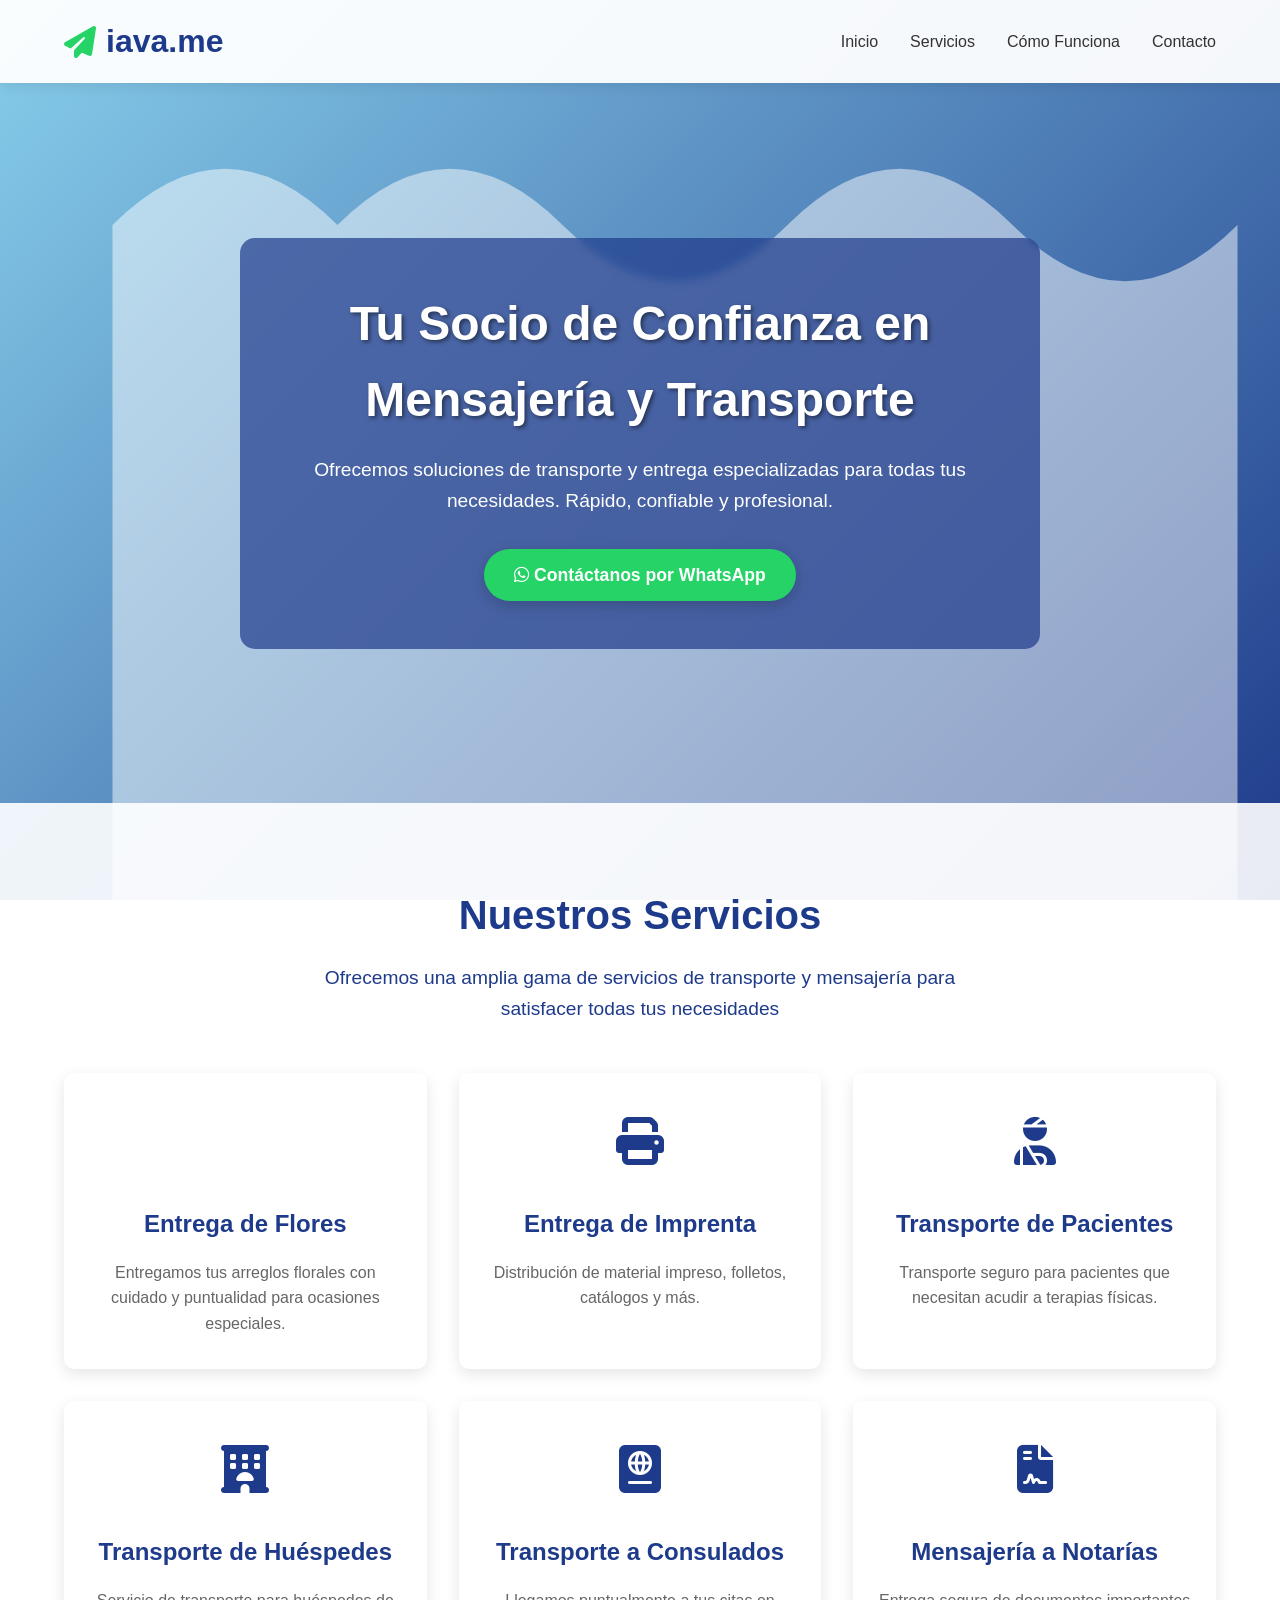
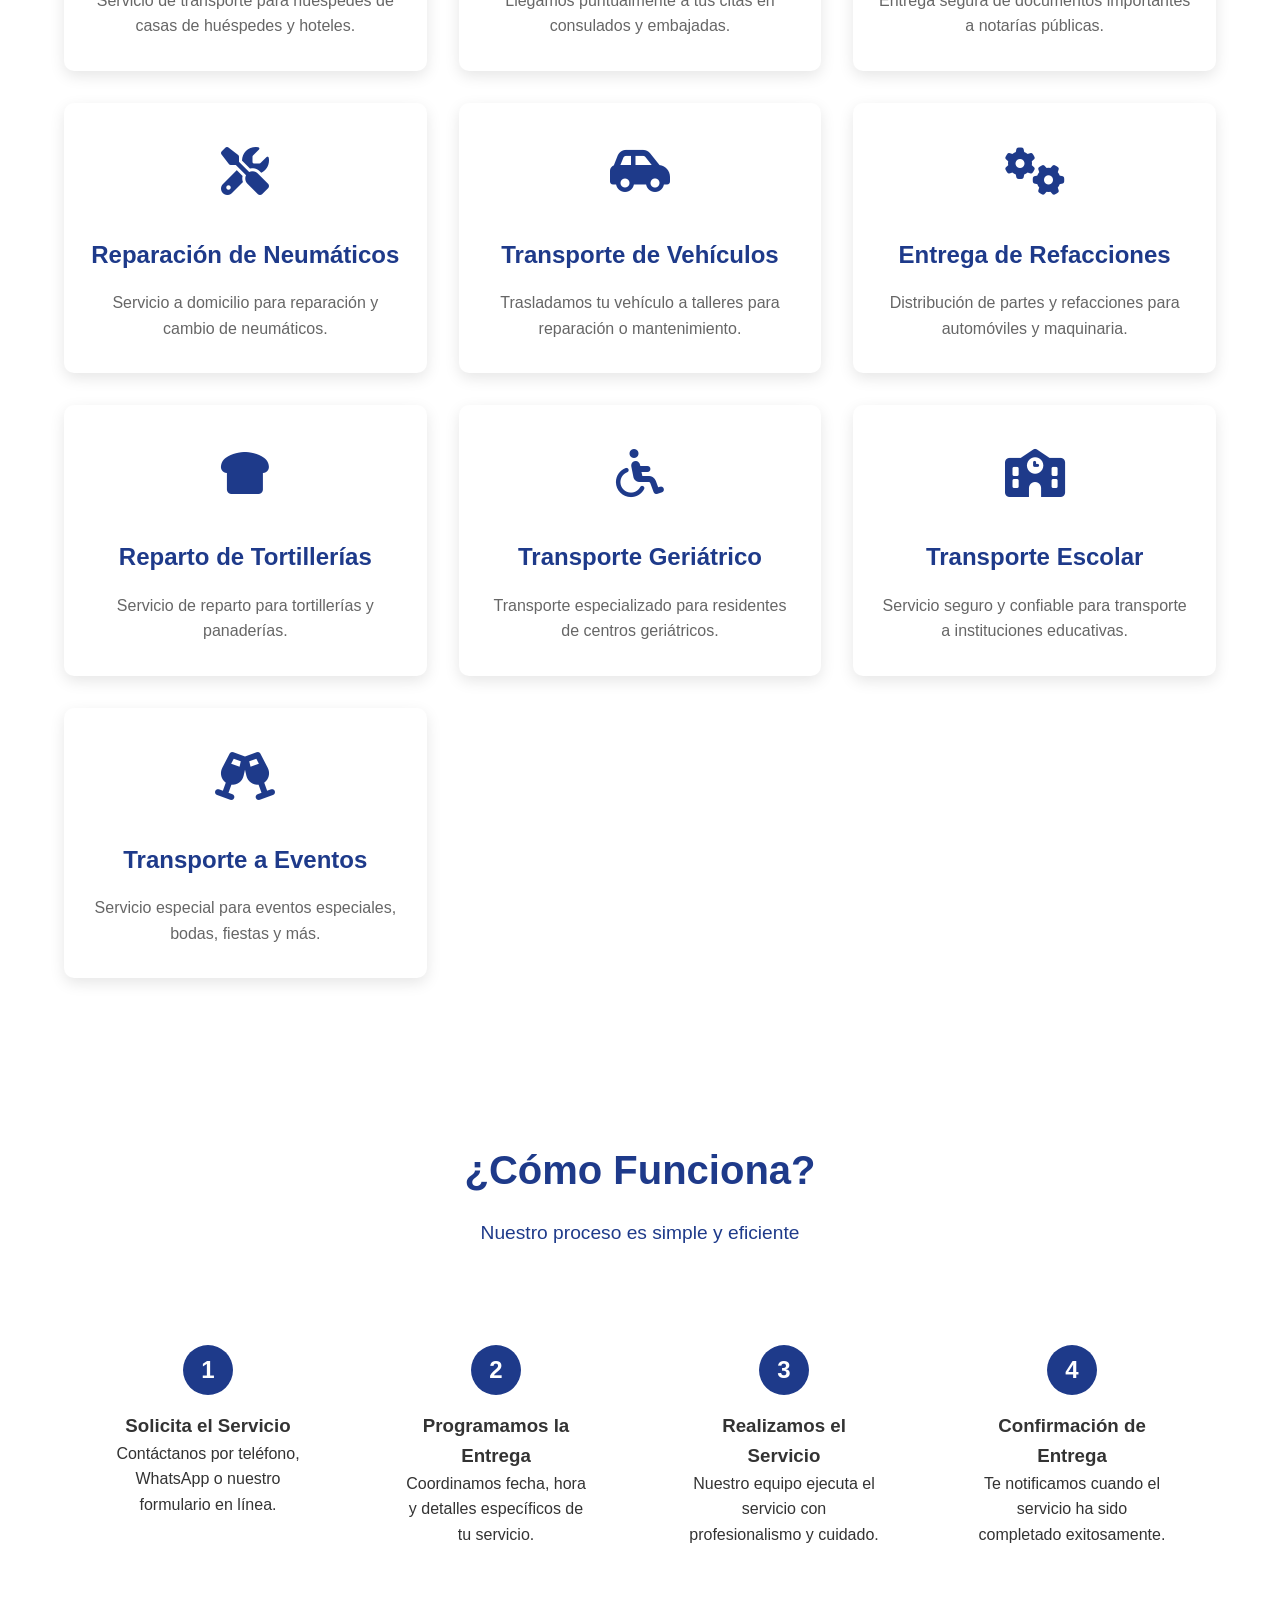
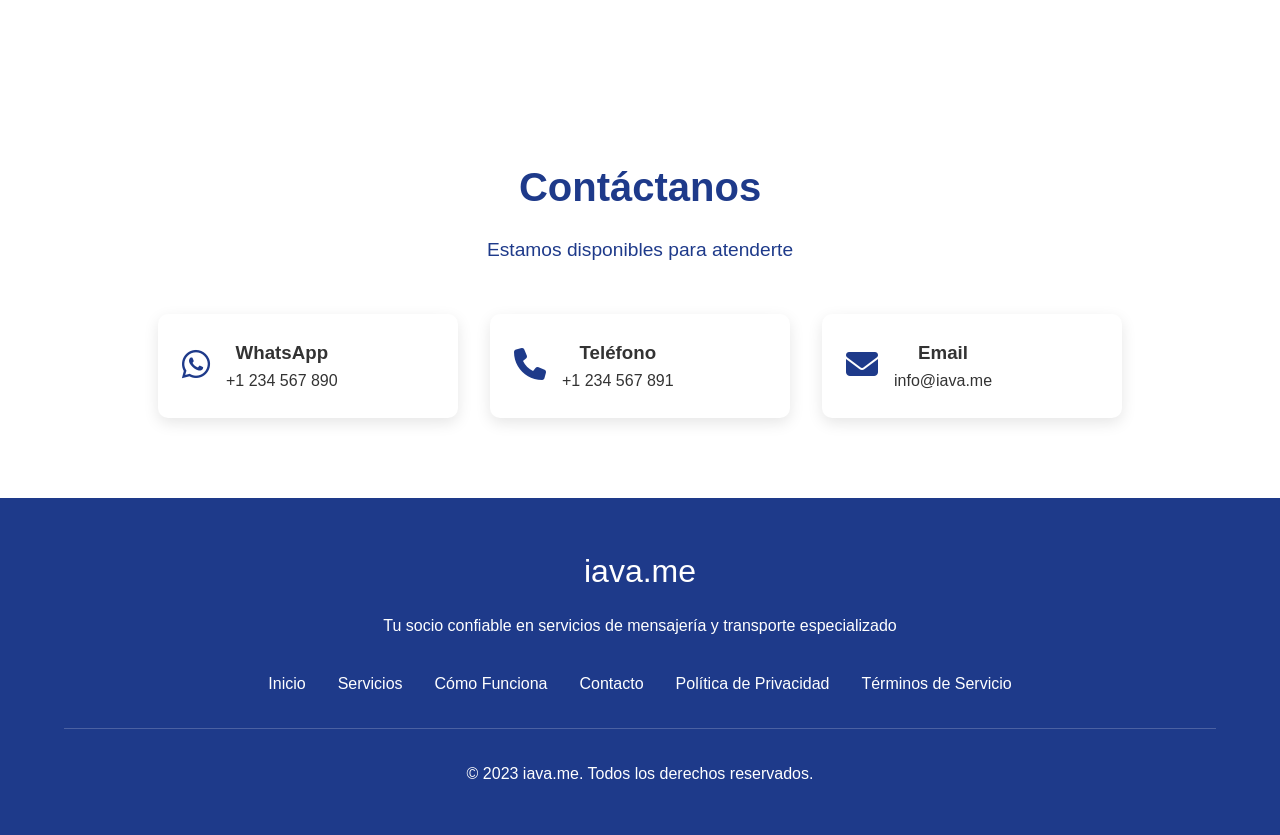
==== index.html @ 87839142 "se agrego archivo basico de html Se agrego archivo basico de html" ====
<!DOCTYPE html>
<html lang="es">
<head>
    <meta charset="UTF-8">
    <meta name="viewport" content="width=device-width, initial-scale=1.0">
    <title>iava.me - Servicios de Mensajería y Transporte Especializado</title>
    <link rel="stylesheet" href="https://cdnjs.cloudflare.com/ajax/libs/font-awesome/6.4.0/css/all.min.css">
    <style>
        /* Variables CSS */
        :root {
            --sky-blue: #87CEEB;
            --deep-blue: #1E3A8A;
            --cloud-white: #FFFFFF;
            --text-primary: #333333;
            --accent-green: #25D366;
            --accent-yellow: #FFD700;
            --accent-red: #FF6B6B;
        }

        /* Reset y estilos base */
        * {
            margin: 0;
            padding: 0;
            box-sizing: border-box;
            font-family: 'Segoe UI', Tahoma, Geneva, Verdana, sans-serif;
        }

        body {
            color: var(--text-primary);
            line-height: 1.6;
            overflow-x: hidden;
        }

        /* Fondo animado */
        .background-container {
            position: fixed;
            top: 0;
            left: 0;
            width: 100%;
            height: 100vh;
            z-index: -1;
            overflow: hidden;
        }

        .sky-gradient {
            position: absolute;
            width: 100%;
            height: 100%;
            background: linear-gradient(135deg, var(--sky-blue) 0%, var(--deep-blue) 100%);
            animation: skyShift 20s ease-in-out infinite alternate;
        }

        .clouds-layer {
            position: absolute;
            width: 200%;
            height: 100%;
            background-image: url('data:image/svg+xml;utf8,<svg xmlns="http://www.w3.org/2000/svg" viewBox="0 0 1200 800" opacity="0.7"><path fill="white" d="M300,200 Q400,100 500,200 T700,200 Q800,100 900,200 T1100,200 L1100,800 L100,800 L100,200 Q200,100 300,200 Z"/></svg>');
            background-size: contain;
            opacity: 0.7;
            animation: cloudMove 60s linear infinite;
        }

        .motion-elements::before {
            content: "✈";
            position: absolute;
            font-size: 120px;
            top: 20%;
            left: -200px;
            opacity: 0.3;
            animation: planeFly 25s linear infinite;
        }

        .motion-elements::after {
            content: "🚗";
            position: absolute;
            font-size: 80px;
            bottom: 30%;
            right: -150px;
            opacity: 0.2;
            animation: carDrive 30s linear infinite;
        }

        /* Animaciones */
        @keyframes skyShift {
            0% { background-position: 0% 50%; }
            100% { background-position: 100% 50%; }
        }

        @keyframes cloudMove {
            0% { transform: translateX(0); }
            100% { transform: translateX(-50%); }
        }

        @keyframes planeFly {
            0% { transform: translateX(0) translateY(0) rotate(0deg); }
            50% { transform: translateX(100vw) translateY(-20px) rotate(5deg); }
            100% { transform: translateX(200vw) translateY(0) rotate(0deg); }
        }

        @keyframes carDrive {
            0% { transform: translateX(0) translateY(0); }
            100% { transform: translateX(-200vw) translateY(-20px); }
        }

        /* Header y navegación */
        header {
            background: rgba(255, 255, 255, 0.95);
            box-shadow: 0 2px 15px rgba(0, 0, 0, 0.1);
            position: sticky;
            top: 0;
            z-index: 1000;
        }

        .navbar {
            display: flex;
            justify-content: space-between;
            align-items: center;
            padding: 1rem 5%;
            max-width: 1400px;
            margin: 0 auto;
        }

        .logo {
            font-size: 2rem;
            font-weight: 700;
            color: var(--deep-blue);
            display: flex;
            align-items: center;
        }

        .logo i {
            margin-right: 10px;
            color: var(--accent-green);
        }

        .nav-menu {
            display: flex;
            list-style: none;
        }

        .nav-menu li {
            margin-left: 2rem;
        }

        .nav-menu a {
            text-decoration: none;
            color: var(--text-primary);
            font-weight: 500;
            transition: color 0.3s;
        }

        .nav-menu a:hover {
            color: var(--deep-blue);
        }

        .menu-toggle {
            display: none;
            font-size: 1.5rem;
            cursor: pointer;
        }

        /* Hero Section */
        .hero {
            height: 80vh;
            display: flex;
            align-items: center;
            justify-content: center;
            text-align: center;
            color: white;
            padding: 0 5%;
            position: relative;
        }

        .hero-content {
            max-width: 800px;
            background: rgba(30, 58, 138, 0.7);
            padding: 3rem;
            border-radius: 15px;
            backdrop-filter: blur(5px);
        }

        .hero h1 {
            font-size: 3rem;
            margin-bottom: 1rem;
            text-shadow: 2px 2px 4px rgba(0, 0, 0, 0.5);
        }

        .hero p {
            font-size: 1.2rem;
            margin-bottom: 2rem;
        }

        .cta-button {
            display: inline-block;
            background: var(--accent-green);
            color: white;
            padding: 12px 30px;
            border-radius: 50px;
            text-decoration: none;
            font-weight: 600;
            font-size: 1.1rem;
            transition: all 0.3s;
            box-shadow: 0 4px 15px rgba(0, 0, 0, 0.2);
        }

        .cta-button:hover {
            background: #1da851;
            transform: translateY(-3px);
            box-shadow: 0 6px 20px rgba(0, 0, 0, 0.3);
        }

        /* Sección de servicios */
        .services {
            padding: 5rem 5%;
            background: rgba(255, 255, 255, 0.9);
        }

        .section-title {
            text-align: center;
            margin-bottom: 3rem;
            color: var(--deep-blue);
        }

        .section-title h2 {
            font-size: 2.5rem;
            margin-bottom: 1rem;
        }

        .section-title p {
            font-size: 1.2rem;
            max-width: 700px;
            margin: 0 auto;
        }

        .services-grid {
            display: grid;
            grid-template-columns: repeat(auto-fit, minmax(300px, 1fr));
            gap: 2rem;
            max-width: 1400px;
            margin: 0 auto;
        }

        .service-card {
            background: white;
            border-radius: 10px;
            overflow: hidden;
            box-shadow: 0 5px 15px rgba(0, 0, 0, 0.1);
            transition: transform 0.3s, box-shadow 0.3s;
            text-align: center;
            padding: 2rem 1.5rem;
        }

        .service-card:hover {
            transform: translateY(-10px);
            box-shadow: 0 15px 30px rgba(0, 0, 0, 0.15);
        }

        .service-icon {
            font-size: 3rem;
            margin-bottom: 1.5rem;
            color: var(--deep-blue);
        }

        .service-card h3 {
            font-size: 1.5rem;
            margin-bottom: 1rem;
            color: var(--deep-blue);
        }

        .service-card p {
            color: #666;
        }

        /* Sección de cómo funciona */
        .how-it-works {
            padding: 5rem 5%;
            background: rgba(255, 255, 255, 0.95);
            text-align: center;
        }

        .steps {
            display: flex;
            justify-content: space-around;
            flex-wrap: wrap;
            max-width: 1200px;
            margin: 3rem auto 0;
        }

        .step {
            flex: 1;
            min-width: 250px;
            margin: 1rem;
            padding: 2rem;
        }

        .step-number {
            display: inline-block;
            width: 50px;
            height: 50px;
            background: var(--deep-blue);
            color: white;
            border-radius: 50%;
            line-height: 50px;
            font-size: 1.5rem;
            font-weight: bold;
            margin-bottom: 1rem;
        }

        /* Sección de contacto */
        .contact {
            padding: 5rem 5%;
            background: rgba(255, 255, 255, 0.9);
            text-align: center;
        }

        .contact-info {
            display: flex;
            justify-content: center;
            flex-wrap: wrap;
            gap: 2rem;
            margin-top: 2rem;
        }

        .contact-item {
            display: flex;
            align-items: center;
            background: white;
            padding: 1.5rem;
            border-radius: 10px;
            box-shadow: 0 5px 15px rgba(0, 0, 0, 0.1);
            min-width: 300px;
        }

        .contact-icon {
            font-size: 2rem;
            margin-right: 1rem;
            color: var(--deep-blue);
        }

        /* Footer */
        footer {
            background: var(--deep-blue);
            color: white;
            padding: 3rem 5%;
            text-align: center;
        }

        .footer-content {
            max-width: 1400px;
            margin: 0 auto;
        }

        .footer-logo {
            font-size: 2rem;
            margin-bottom: 1rem;
        }

        .footer-links {
            display: flex;
            justify-content: center;
            flex-wrap: wrap;
            margin: 2rem 0;
        }

        .footer-links a {
            color: white;
            margin: 0 1rem;
            text-decoration: none;
        }

        .footer-links a:hover {
            text-decoration: underline;
        }

        .copyright {
            margin-top: 2rem;
            padding-top: 2rem;
            border-top: 1px solid rgba(255, 255, 255, 0.2);
        }

        /* Responsive */
        @media (max-width: 768px) {
            .menu-toggle {
                display: block;
            }

            .nav-menu {
                position: fixed;
                top: 70px;
                left: -100%;
                background: white;
                width: 100%;
                flex-direction: column;
                text-align: center;
                transition: 0.3s;
                box-shadow: 0 10px 15px rgba(0, 0, 0, 0.1);
                padding: 2rem 0;
            }

            .nav-menu.active {
                left: 0;
            }

            .nav-menu li {
                margin: 1rem 0;
            }

            .hero h1 {
                font-size: 2rem;
            }

            .hero p {
                font-size: 1rem;
            }

            .motion-elements::before,
            .motion-elements::after {
                display: none;
            }

            .clouds-layer {
                animation-duration: 120s;
            }
        }
    </style>
</head>
<body>
    <!-- Fondo animado -->
    <div class="background-container">
        <div class="sky-gradient"></div>
        <div class="clouds-layer"></div>
        <div class="motion-elements"></div>
    </div>

    <!-- Header -->
    <header>
        <nav class="navbar">
            <div class="logo">
                <i class="fas fa-paper-plane"></i>
                iava.me
            </div>
            <div class="menu-toggle" id="menuToggle">
                <i class="fas fa-bars"></i>
            </div>
            <ul class="nav-menu" id="navMenu">
                <li><a href="#inicio">Inicio</a></li>
                <li><a href="#servicios">Servicios</a></li>
                <li><a href="#como-funciona">Cómo Funciona</a></li>
                <li><a href="#contacto">Contacto</a></li>
            </ul>
        </nav>
    </header>

    <!-- Hero Section -->
    <section class="hero" id="inicio">
        <div class="hero-content">
            <h1>Tu Socio de Confianza en Mensajería y Transporte</h1>
            <p>Ofrecemos soluciones de transporte y entrega especializadas para todas tus necesidades. Rápido, confiable y profesional.</p>
            <a href="https://wa.me/1234567890?text=Hola,%20me%20interesan%20sus%20servicios" class="cta-button" target="_blank">
                <i class="fab fa-whatsapp"></i> Contáctanos por WhatsApp
            </a>
        </div>
    </section>

    <!-- Servicios -->
    <section class="services" id="servicios">
        <div class="section-title">
            <h2>Nuestros Servicios</h2>
            <p>Ofrecemos una amplia gama de servicios de transporte y mensajería para satisfacer todas tus necesidades</p>
        </div>
        <div class="services-grid">
            <!-- Servicios listados -->
            <div class="service-card">
                <div class="service-icon">
                    <i class="fas fa-flower"></i>
                </div>
                <h3>Entrega de Flores</h3>
                <p>Entregamos tus arreglos florales con cuidado y puntualidad para ocasiones especiales.</p>
            </div>
            
            <div class="service-card">
                <div class="service-icon">
                    <i class="fas fa-print"></i>
                </div>
                <h3>Entrega de Imprenta</h3>
                <p>Distribución de material impreso, folletos, catálogos y más.</p>
            </div>
            
            <div class="service-card">
                <div class="service-icon">
                    <i class="fas fa-user-injured"></i>
                </div>
                <h3>Transporte de Pacientes</h3>
                <p>Transporte seguro para pacientes que necesitan acudir a terapias físicas.</p>
            </div>
            
            <div class="service-card">
                <div class="service-icon">
                    <i class="fas fa-hotel"></i>
                </div>
                <h3>Transporte de Huéspedes</h3>
                <p>Servicio de transporte para huéspedes de casas de huéspedes y hoteles.</p>
            </div>
            
            <div class="service-card">
                <div class="service-icon">
                    <i class="fas fa-passport"></i>
                </div>
                <h3>Transporte a Consulados</h3>
                <p>Llegamos puntualmente a tus citas en consulados y embajadas.</p>
            </div>
            
            <div class="service-card">
                <div class="service-icon">
                    <i class="fas fa-file-contract"></i>
                </div>
                <h3>Mensajería a Notarías</h3>
                <p>Entrega segura de documentos importantes a notarías públicas.</p>
            </div>
            
            <div class="service-card">
                <div class="service-icon">
                    <i class="fas fa-tools"></i>
                </div>
                <h3>Reparación de Neumáticos</h3>
                <p>Servicio a domicilio para reparación y cambio de neumáticos.</p>
            </div>
            
            <div class="service-card">
                <div class="service-icon">
                    <i class="fas fa-car-side"></i>
                </div>
                <h3>Transporte de Vehículos</h3>
                <p>Trasladamos tu vehículo a talleres para reparación o mantenimiento.</p>
            </div>
            
            <div class="service-card">
                <div class="service-icon">
                    <i class="fas fa-cogs"></i>
                </div>
                <h3>Entrega de Refacciones</h3>
                <p>Distribución de partes y refacciones para automóviles y maquinaria.</p>
            </div>
            
            <div class="service-card">
                <div class="service-icon">
                    <i class="fas fa-bread-slice"></i>
                </div>
                <h3>Reparto de Tortillerías</h3>
                <p>Servicio de reparto para tortillerías y panaderías.</p>
            </div>
            
            <div class="service-card">
                <div class="service-icon">
                    <i class="fas fa-wheelchair"></i>
                </div>
                <h3>Transporte Geriátrico</h3>
                <p>Transporte especializado para residentes de centros geriátricos.</p>
            </div>
            
            <div class="service-card">
                <div class="service-icon">
                    <i class="fas fa-school"></i>
                </div>
                <h3>Transporte Escolar</h3>
                <p>Servicio seguro y confiable para transporte a instituciones educativas.</p>
            </div>
            
            <div class="service-card">
                <div class="service-icon">
                    <i class="fas fa-glass-cheers"></i>
                </div>
                <h3>Transporte a Eventos</h3>
                <p>Servicio especial para eventos especiales, bodas, fiestas y más.</p>
            </div>
        </div>
    </section>

    <!-- Cómo funciona -->
    <section class="how-it-works" id="como-funciona">
        <div class="section-title">
            <h2>¿Cómo Funciona?</h2>
            <p>Nuestro proceso es simple y eficiente</p>
        </div>
        <div class="steps">
            <div class="step">
                <div class="step-number">1</div>
                <h3>Solicita el Servicio</h3>
                <p>Contáctanos por teléfono, WhatsApp o nuestro formulario en línea.</p>
            </div>
            <div class="step">
                <div class="step-number">2</div>
                <h3>Programamos la Entrega</h3>
                <p>Coordinamos fecha, hora y detalles específicos de tu servicio.</p>
            </div>
            <div class="step">
                <div class="step-number">3</div>
                <h3>Realizamos el Servicio</h3>
                <p>Nuestro equipo ejecuta el servicio con profesionalismo y cuidado.</p>
            </div>
            <div class="step">
                <div class="step-number">4</div>
                <h3>Confirmación de Entrega</h3>
                <p>Te notificamos cuando el servicio ha sido completado exitosamente.</p>
            </div>
        </div>
    </section>

    <!-- Contacto -->
    <section class="contact" id="contacto">
        <div class="section-title">
            <h2>Contáctanos</h2>
            <p>Estamos disponibles para atenderte</p>
        </div>
        <div class="contact-info">
            <div class="contact-item">
                <div class="contact-icon">
                    <i class="fab fa-whatsapp"></i>
                </div>
                <div>
                    <h3>WhatsApp</h3>
                    <p>+1 234 567 890</p>
                </div>
            </div>
            <div class="contact-item">
                <div class="contact-icon">
                    <i class="fas fa-phone"></i>
                </div>
                <div>
                    <h3>Teléfono</h3>
                    <p>+1 234 567 891</p>
                </div>
            </div>
            <div class="contact-item">
                <div class="contact-icon">
                    <i class="fas fa-envelope"></i>
                </div>
                <div>
                    <h3>Email</h3>
                    <p>info@iava.me</p>
                </div>
            </div>
        </div>
    </section>

    <!-- Footer -->
    <footer>
        <div class="footer-content">
            <div class="footer-logo">iava.me</div>
            <p>Tu socio confiable en servicios de mensajería y transporte especializado</p>
            <div class="footer-links">
                <a href="#inicio">Inicio</a>
                <a href="#servicios">Servicios</a>
                <a href="#como-funciona">Cómo Funciona</a>
                <a href="#contacto">Contacto</a>
                <a href="#">Política de Privacidad</a>
                <a href="#">Términos de Servicio</a>
            </div>
            <div class="copyright">
                <p>&copy; 2023 iava.me. Todos los derechos reservados.</p>
            </div>
        </div>
    </footer>

    <script>
        // Menú móvil
        document.getElementById('menuToggle').addEventListener('click', function() {
            document.getElementById('navMenu').classList.toggle('active');
        });

        // Cerrar menú al hacer clic en un enlace
        document.querySelectorAll('.nav-menu a').forEach(link => {
            link.addEventListener('click', () => {
                document.getElementById('navMenu').classList.remove('active');
            });
        });

        // Animación de scroll suave
        document.querySelectorAll('a[href^="#"]').forEach(anchor => {
            anchor.addEventListener('click', function (e) {
                e.preventDefault();
                
                const targetId = this.getAttribute('href');
                if(targetId === '#') return;
                
                const targetElement = document.querySelector(targetId);
                if(targetElement) {
                    window.scrollTo({
                        top: targetElement.offsetTop - 80,
                        behavior: 'smooth'
                    });
                }
            });
        });
    </script>
</body>
</html>
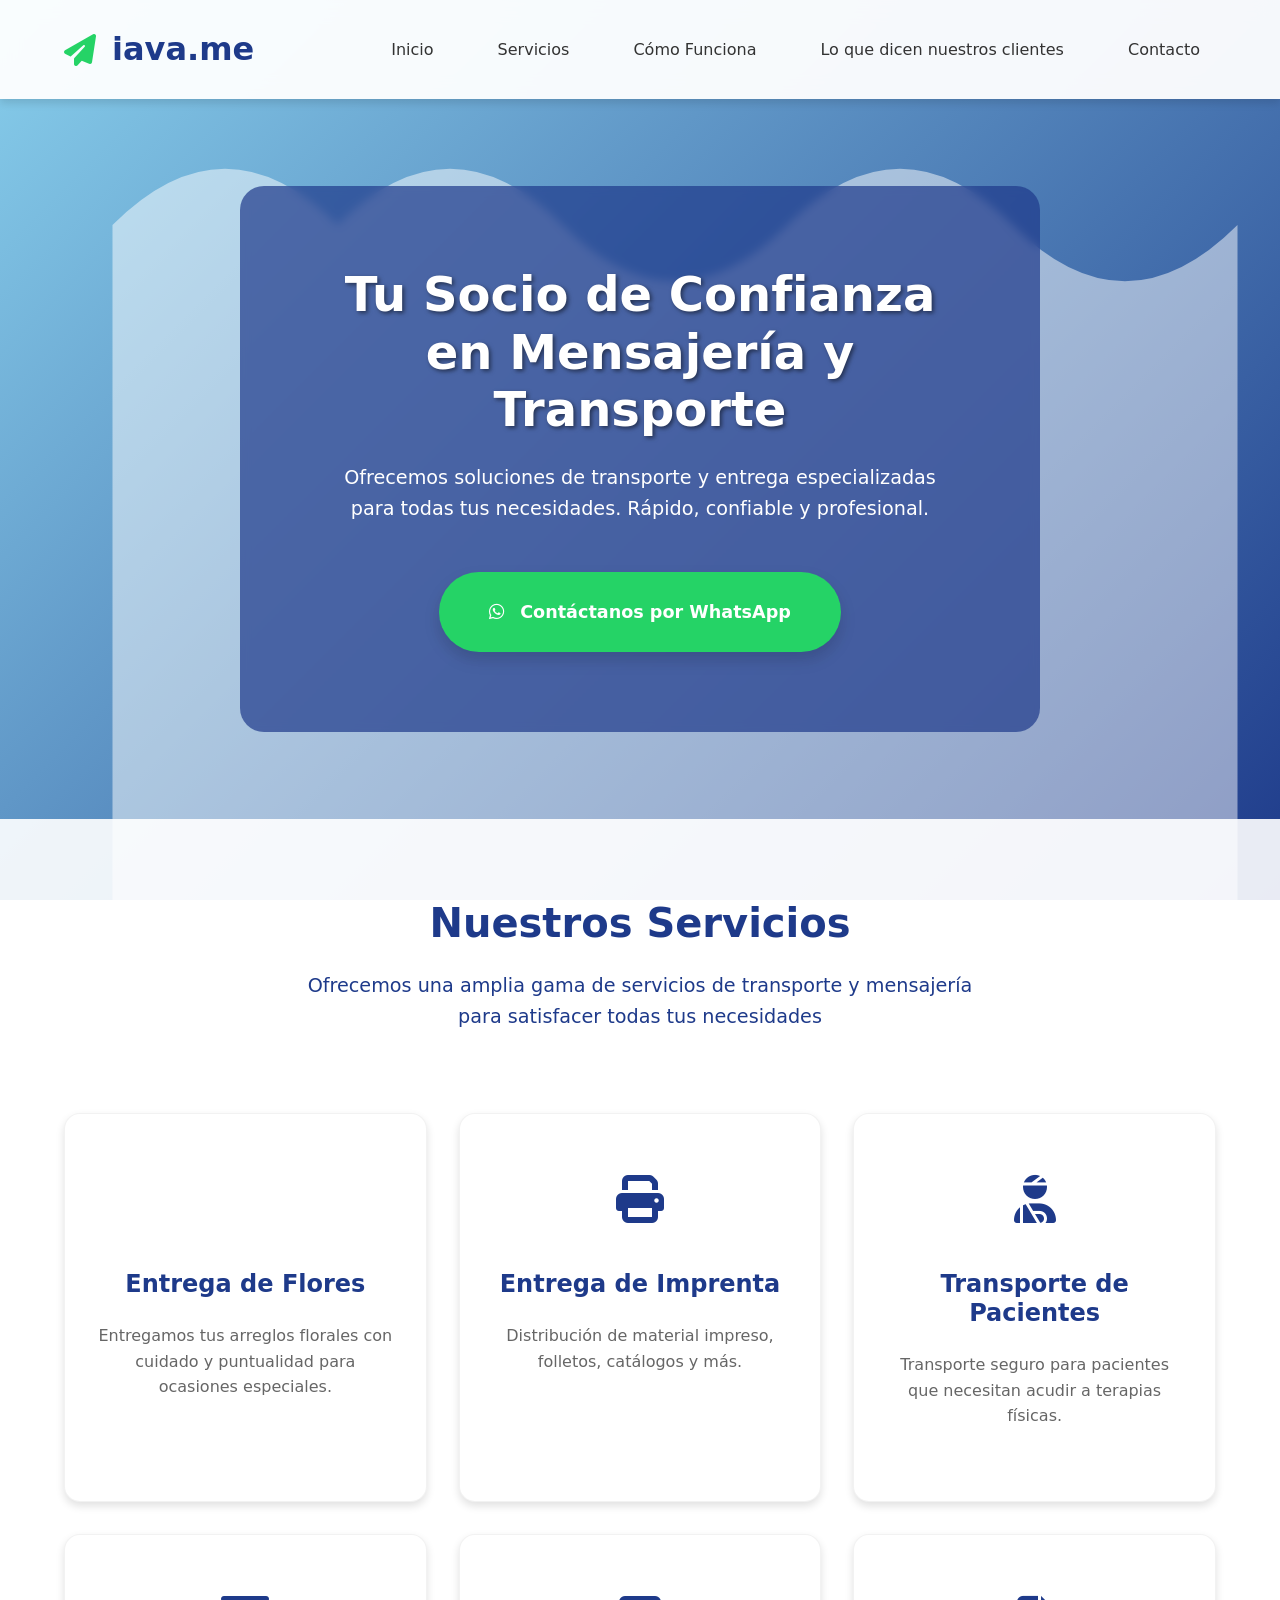
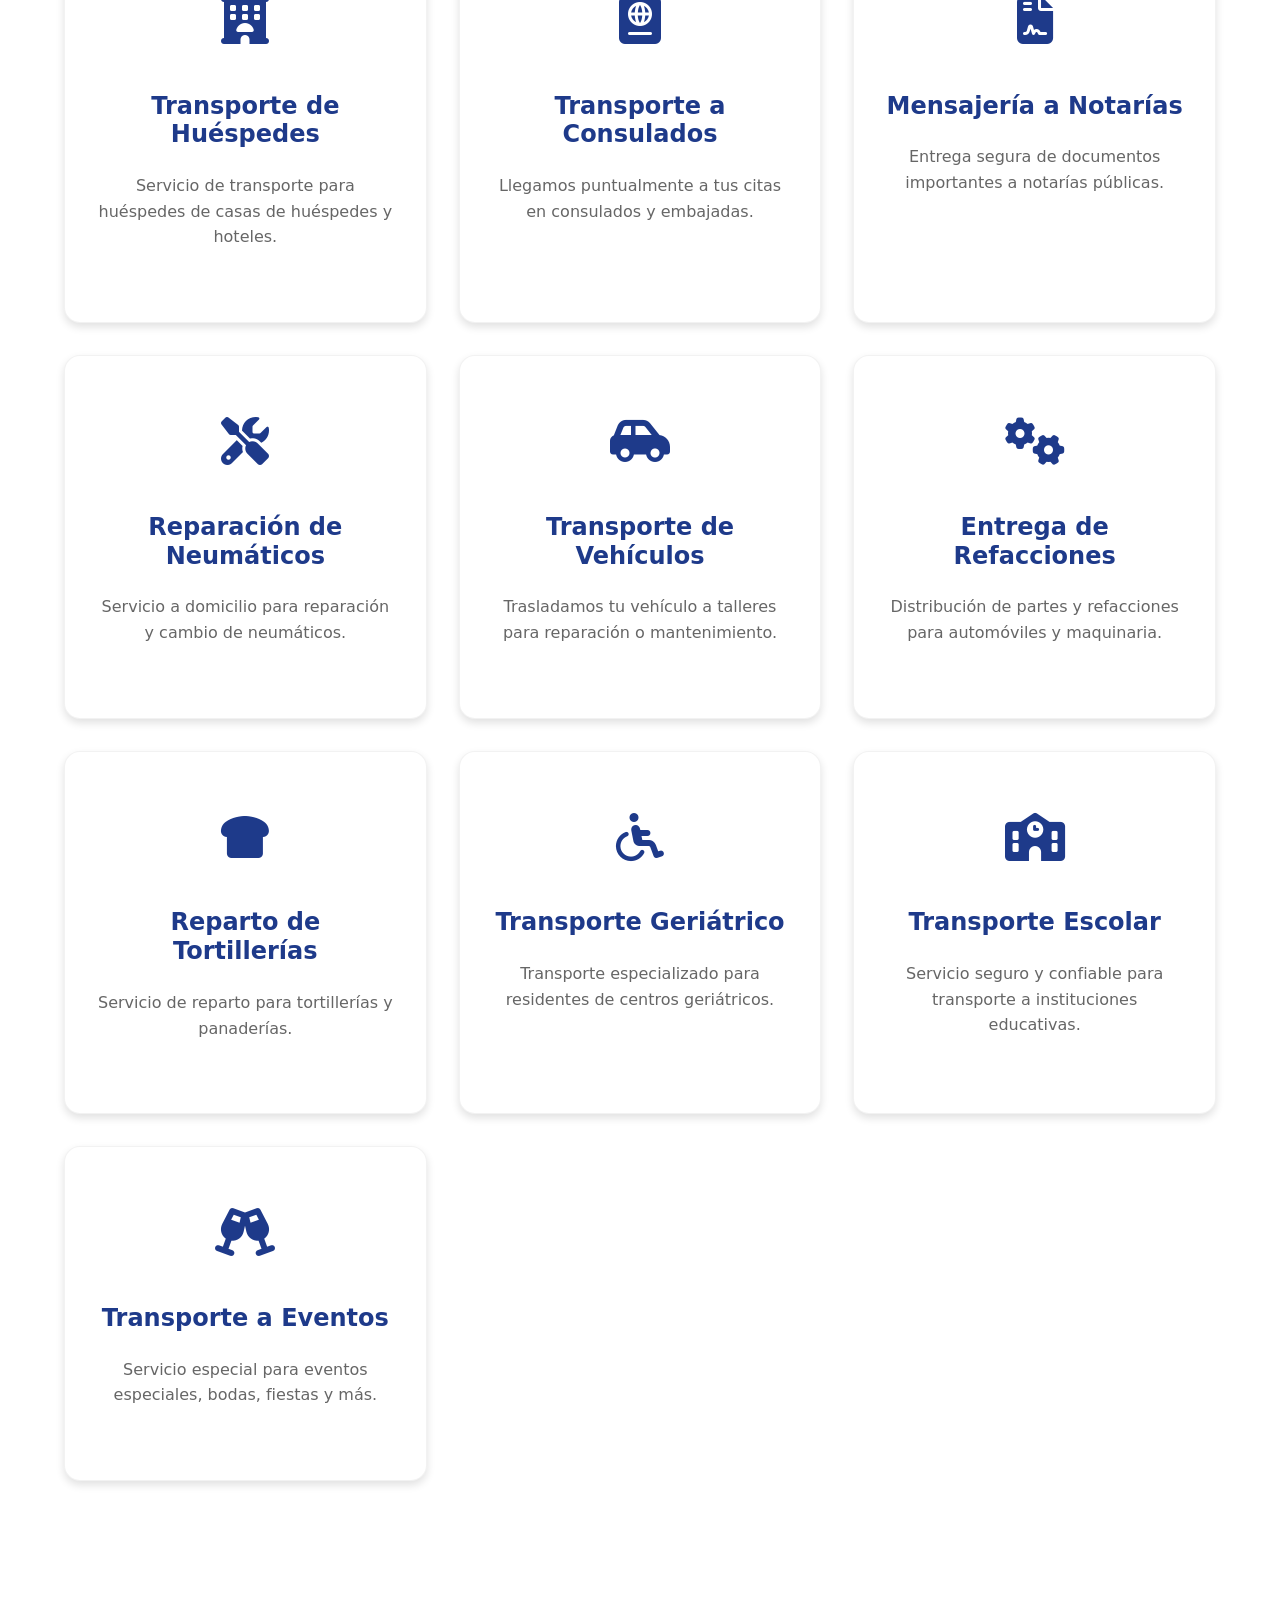
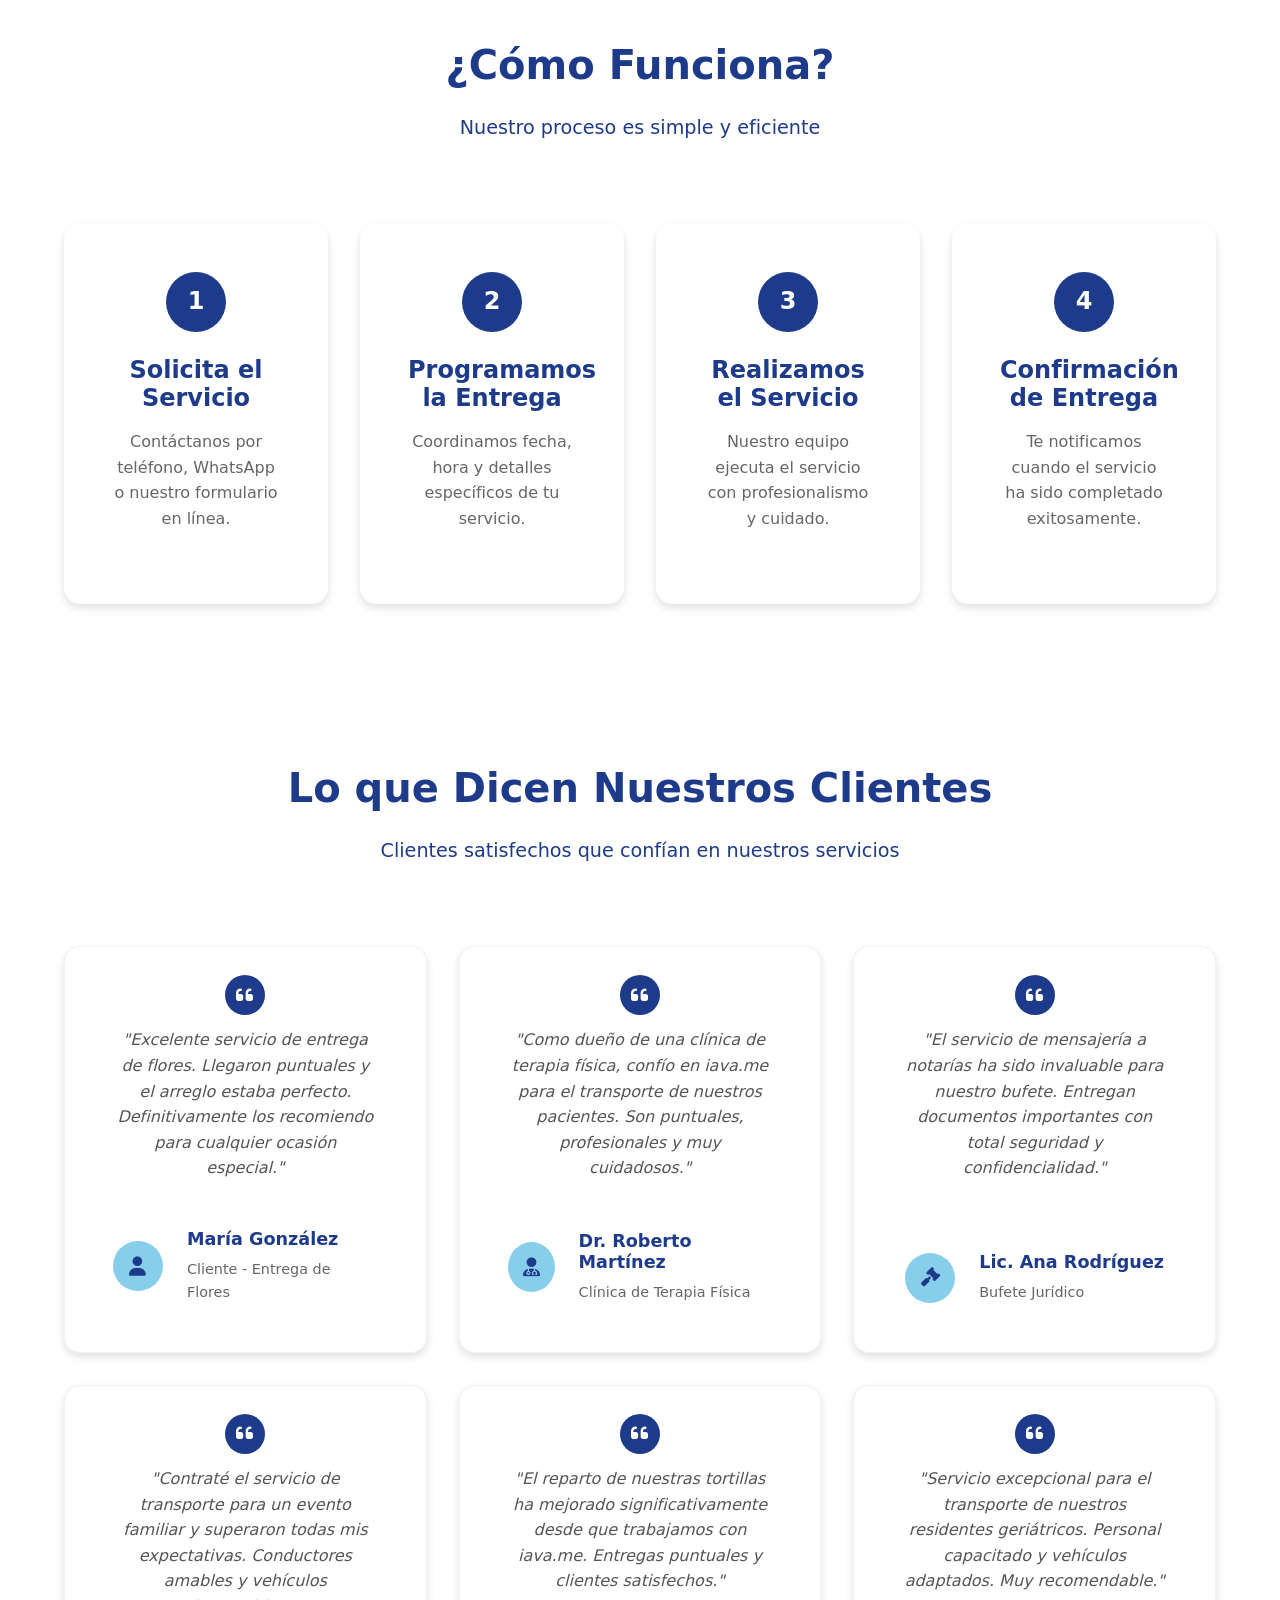
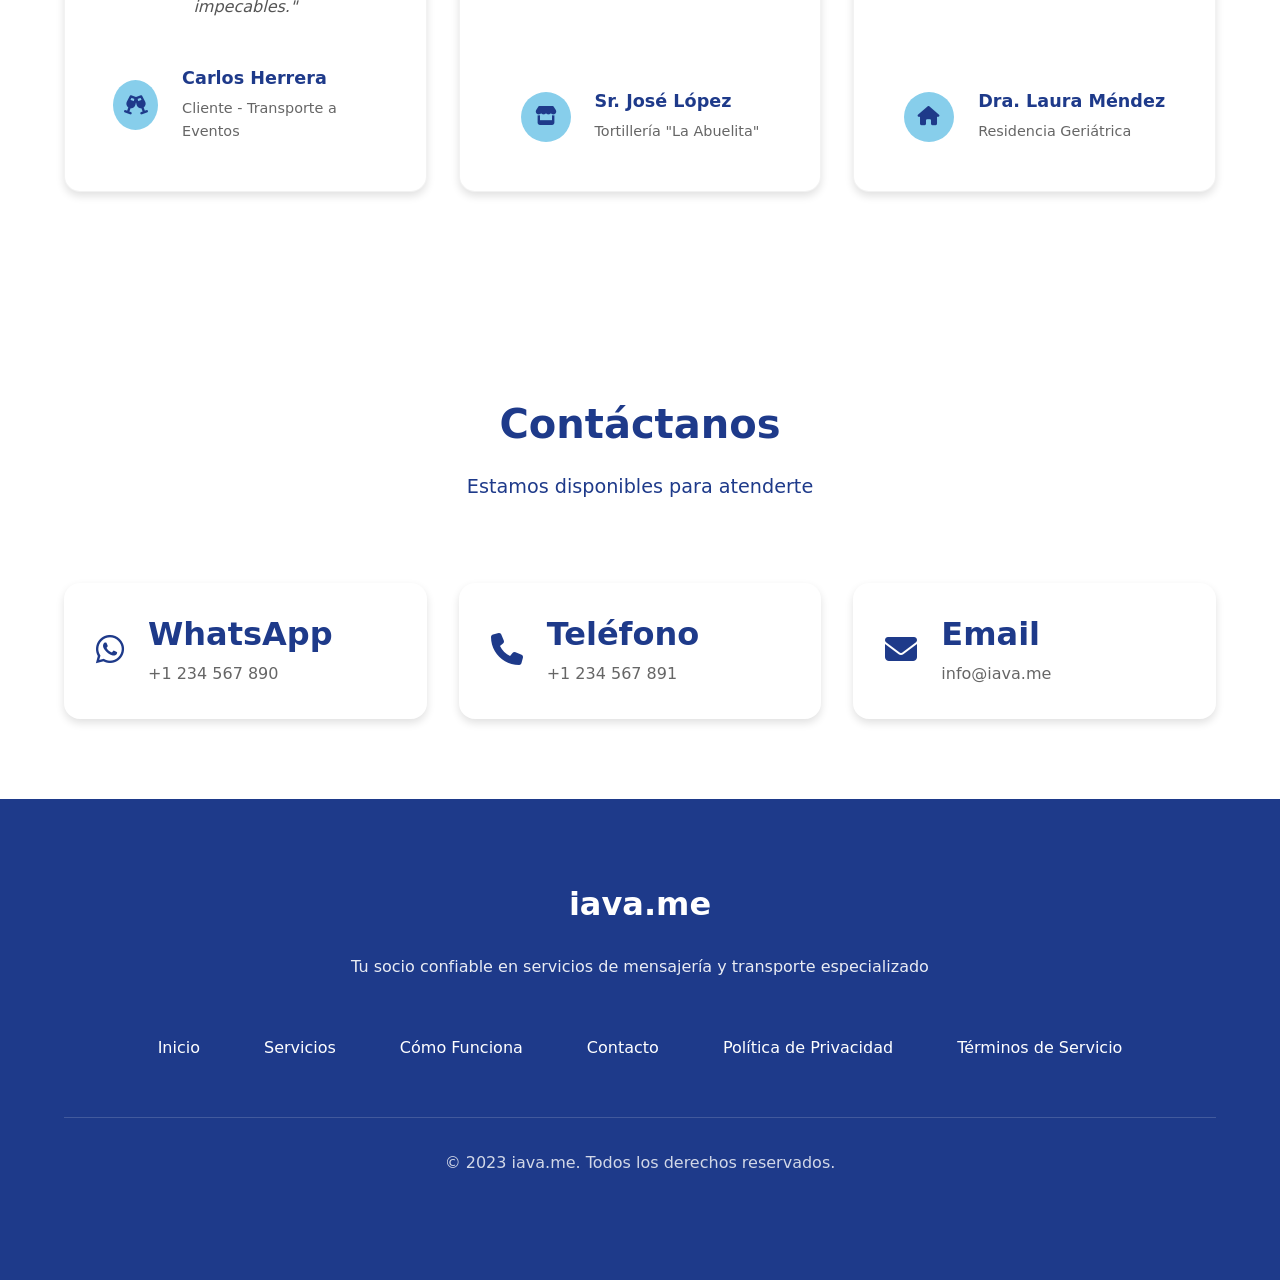
==== commit 34160184: "Se subieron nuevos archivos" ====
--- a/index.html
+++ b/index.html
@@ -3,426 +3,10 @@
 <head>
     <meta charset="UTF-8">
     <meta name="viewport" content="width=device-width, initial-scale=1.0">
+    <meta name="description" content="iava.me - Servicios de mensajería y transporte especializado. Entrega de flores, transporte de pacientes, mensajería a notarías y más.">
     <title>iava.me - Servicios de Mensajería y Transporte Especializado</title>
     <link rel="stylesheet" href="https://cdnjs.cloudflare.com/ajax/libs/font-awesome/6.4.0/css/all.min.css">
-    <style>
-        /* Variables CSS */
-        :root {
-            --sky-blue: #87CEEB;
-            --deep-blue: #1E3A8A;
-            --cloud-white: #FFFFFF;
-            --text-primary: #333333;
-            --accent-green: #25D366;
-            --accent-yellow: #FFD700;
-            --accent-red: #FF6B6B;
-        }
-
-        /* Reset y estilos base */
-        * {
-            margin: 0;
-            padding: 0;
-            box-sizing: border-box;
-            font-family: 'Segoe UI', Tahoma, Geneva, Verdana, sans-serif;
-        }
-
-        body {
-            color: var(--text-primary);
-            line-height: 1.6;
-            overflow-x: hidden;
-        }
-
-        /* Fondo animado */
-        .background-container {
-            position: fixed;
-            top: 0;
-            left: 0;
-            width: 100%;
-            height: 100vh;
-            z-index: -1;
-            overflow: hidden;
-        }
-
-        .sky-gradient {
-            position: absolute;
-            width: 100%;
-            height: 100%;
-            background: linear-gradient(135deg, var(--sky-blue) 0%, var(--deep-blue) 100%);
-            animation: skyShift 20s ease-in-out infinite alternate;
-        }
-
-        .clouds-layer {
-            position: absolute;
-            width: 200%;
-            height: 100%;
-            background-image: url('data:image/svg+xml;utf8,<svg xmlns="http://www.w3.org/2000/svg" viewBox="0 0 1200 800" opacity="0.7"><path fill="white" d="M300,200 Q400,100 500,200 T700,200 Q800,100 900,200 T1100,200 L1100,800 L100,800 L100,200 Q200,100 300,200 Z"/></svg>');
-            background-size: contain;
-            opacity: 0.7;
-            animation: cloudMove 60s linear infinite;
-        }
-
-        .motion-elements::before {
-            content: "✈";
-            position: absolute;
-            font-size: 120px;
-            top: 20%;
-            left: -200px;
-            opacity: 0.3;
-            animation: planeFly 25s linear infinite;
-        }
-
-        .motion-elements::after {
-            content: "🚗";
-            position: absolute;
-            font-size: 80px;
-            bottom: 30%;
-            right: -150px;
-            opacity: 0.2;
-            animation: carDrive 30s linear infinite;
-        }
-
-        /* Animaciones */
-        @keyframes skyShift {
-            0% { background-position: 0% 50%; }
-            100% { background-position: 100% 50%; }
-        }
-
-        @keyframes cloudMove {
-            0% { transform: translateX(0); }
-            100% { transform: translateX(-50%); }
-        }
-
-        @keyframes planeFly {
-            0% { transform: translateX(0) translateY(0) rotate(0deg); }
-            50% { transform: translateX(100vw) translateY(-20px) rotate(5deg); }
-            100% { transform: translateX(200vw) translateY(0) rotate(0deg); }
-        }
-
-        @keyframes carDrive {
-            0% { transform: translateX(0) translateY(0); }
-            100% { transform: translateX(-200vw) translateY(-20px); }
-        }
-
-        /* Header y navegación */
-        header {
-            background: rgba(255, 255, 255, 0.95);
-            box-shadow: 0 2px 15px rgba(0, 0, 0, 0.1);
-            position: sticky;
-            top: 0;
-            z-index: 1000;
-        }
-
-        .navbar {
-            display: flex;
-            justify-content: space-between;
-            align-items: center;
-            padding: 1rem 5%;
-            max-width: 1400px;
-            margin: 0 auto;
-        }
-
-        .logo {
-            font-size: 2rem;
-            font-weight: 700;
-            color: var(--deep-blue);
-            display: flex;
-            align-items: center;
-        }
-
-        .logo i {
-            margin-right: 10px;
-            color: var(--accent-green);
-        }
-
-        .nav-menu {
-            display: flex;
-            list-style: none;
-        }
-
-        .nav-menu li {
-            margin-left: 2rem;
-        }
-
-        .nav-menu a {
-            text-decoration: none;
-            color: var(--text-primary);
-            font-weight: 500;
-            transition: color 0.3s;
-        }
-
-        .nav-menu a:hover {
-            color: var(--deep-blue);
-        }
-
-        .menu-toggle {
-            display: none;
-            font-size: 1.5rem;
-            cursor: pointer;
-        }
-
-        /* Hero Section */
-        .hero {
-            height: 80vh;
-            display: flex;
-            align-items: center;
-            justify-content: center;
-            text-align: center;
-            color: white;
-            padding: 0 5%;
-            position: relative;
-        }
-
-        .hero-content {
-            max-width: 800px;
-            background: rgba(30, 58, 138, 0.7);
-            padding: 3rem;
-            border-radius: 15px;
-            backdrop-filter: blur(5px);
-        }
-
-        .hero h1 {
-            font-size: 3rem;
-            margin-bottom: 1rem;
-            text-shadow: 2px 2px 4px rgba(0, 0, 0, 0.5);
-        }
-
-        .hero p {
-            font-size: 1.2rem;
-            margin-bottom: 2rem;
-        }
-
-        .cta-button {
-            display: inline-block;
-            background: var(--accent-green);
-            color: white;
-            padding: 12px 30px;
-            border-radius: 50px;
-            text-decoration: none;
-            font-weight: 600;
-            font-size: 1.1rem;
-            transition: all 0.3s;
-            box-shadow: 0 4px 15px rgba(0, 0, 0, 0.2);
-        }
-
-        .cta-button:hover {
-            background: #1da851;
-            transform: translateY(-3px);
-            box-shadow: 0 6px 20px rgba(0, 0, 0, 0.3);
-        }
-
-        /* Sección de servicios */
-        .services {
-            padding: 5rem 5%;
-            background: rgba(255, 255, 255, 0.9);
-        }
-
-        .section-title {
-            text-align: center;
-            margin-bottom: 3rem;
-            color: var(--deep-blue);
-        }
-
-        .section-title h2 {
-            font-size: 2.5rem;
-            margin-bottom: 1rem;
-        }
-
-        .section-title p {
-            font-size: 1.2rem;
-            max-width: 700px;
-            margin: 0 auto;
-        }
-
-        .services-grid {
-            display: grid;
-            grid-template-columns: repeat(auto-fit, minmax(300px, 1fr));
-            gap: 2rem;
-            max-width: 1400px;
-            margin: 0 auto;
-        }
-
-        .service-card {
-            background: white;
-            border-radius: 10px;
-            overflow: hidden;
-            box-shadow: 0 5px 15px rgba(0, 0, 0, 0.1);
-            transition: transform 0.3s, box-shadow 0.3s;
-            text-align: center;
-            padding: 2rem 1.5rem;
-        }
-
-        .service-card:hover {
-            transform: translateY(-10px);
-            box-shadow: 0 15px 30px rgba(0, 0, 0, 0.15);
-        }
-
-        .service-icon {
-            font-size: 3rem;
-            margin-bottom: 1.5rem;
-            color: var(--deep-blue);
-        }
-
-        .service-card h3 {
-            font-size: 1.5rem;
-            margin-bottom: 1rem;
-            color: var(--deep-blue);
-        }
-
-        .service-card p {
-            color: #666;
-        }
-
-        /* Sección de cómo funciona */
-        .how-it-works {
-            padding: 5rem 5%;
-            background: rgba(255, 255, 255, 0.95);
-            text-align: center;
-        }
-
-        .steps {
-            display: flex;
-            justify-content: space-around;
-            flex-wrap: wrap;
-            max-width: 1200px;
-            margin: 3rem auto 0;
-        }
-
-        .step {
-            flex: 1;
-            min-width: 250px;
-            margin: 1rem;
-            padding: 2rem;
-        }
-
-        .step-number {
-            display: inline-block;
-            width: 50px;
-            height: 50px;
-            background: var(--deep-blue);
-            color: white;
-            border-radius: 50%;
-            line-height: 50px;
-            font-size: 1.5rem;
-            font-weight: bold;
-            margin-bottom: 1rem;
-        }
-
-        /* Sección de contacto */
-        .contact {
-            padding: 5rem 5%;
-            background: rgba(255, 255, 255, 0.9);
-            text-align: center;
-        }
-
-        .contact-info {
-            display: flex;
-            justify-content: center;
-            flex-wrap: wrap;
-            gap: 2rem;
-            margin-top: 2rem;
-        }
-
-        .contact-item {
-            display: flex;
-            align-items: center;
-            background: white;
-            padding: 1.5rem;
-            border-radius: 10px;
-            box-shadow: 0 5px 15px rgba(0, 0, 0, 0.1);
-            min-width: 300px;
-        }
-
-        .contact-icon {
-            font-size: 2rem;
-            margin-right: 1rem;
-            color: var(--deep-blue);
-        }
-
-        /* Footer */
-        footer {
-            background: var(--deep-blue);
-            color: white;
-            padding: 3rem 5%;
-            text-align: center;
-        }
-
-        .footer-content {
-            max-width: 1400px;
-            margin: 0 auto;
-        }
-
-        .footer-logo {
-            font-size: 2rem;
-            margin-bottom: 1rem;
-        }
-
-        .footer-links {
-            display: flex;
-            justify-content: center;
-            flex-wrap: wrap;
-            margin: 2rem 0;
-        }
-
-        .footer-links a {
-            color: white;
-            margin: 0 1rem;
-            text-decoration: none;
-        }
-
-        .footer-links a:hover {
-            text-decoration: underline;
-        }
-
-        .copyright {
-            margin-top: 2rem;
-            padding-top: 2rem;
-            border-top: 1px solid rgba(255, 255, 255, 0.2);
-        }
-
-        /* Responsive */
-        @media (max-width: 768px) {
-            .menu-toggle {
-                display: block;
-            }
-
-            .nav-menu {
-                position: fixed;
-                top: 70px;
-                left: -100%;
-                background: white;
-                width: 100%;
-                flex-direction: column;
-                text-align: center;
-                transition: 0.3s;
-                box-shadow: 0 10px 15px rgba(0, 0, 0, 0.1);
-                padding: 2rem 0;
-            }
-
-            .nav-menu.active {
-                left: 0;
-            }
-
-            .nav-menu li {
-                margin: 1rem 0;
-            }
-
-            .hero h1 {
-                font-size: 2rem;
-            }
-
-            .hero p {
-                font-size: 1rem;
-            }
-
-            .motion-elements::before,
-            .motion-elements::after {
-                display: none;
-            }
-
-            .clouds-layer {
-                animation-duration: 120s;
-            }
-        }
-    </style>
+    <link rel="stylesheet" href="styles.css">
 </head>
 <body>
     <!-- Fondo animado -->
@@ -439,14 +23,16 @@
                 <i class="fas fa-paper-plane"></i>
                 iava.me
             </div>
-            <div class="menu-toggle" id="menuToggle">
+            <button class="menu-toggle" id="menuToggle" aria-label="Toggle navigation menu">
                 <i class="fas fa-bars"></i>
-            </div>
+            </button>
             <ul class="nav-menu" id="navMenu">
                 <li><a href="#inicio">Inicio</a></li>
                 <li><a href="#servicios">Servicios</a></li>
                 <li><a href="#como-funciona">Cómo Funciona</a></li>
+                <li><a href="#testimonios">Lo que dicen nuestros clientes</a></li>
                 <li><a href="#contacto">Contacto</a></li>
+                
             </ul>
         </nav>
     </header>
@@ -605,6 +191,150 @@
             </div>
         </div>
     </section>
+
+    <!-- Testimonios Section -->
+    <section class="testimonials" id="testimonios">
+        <div class="section-title">
+            <h2>Lo que Dicen Nuestros Clientes</h2>
+            <p>Clientes satisfechos que confían en nuestros servicios</p>
+        </div>
+        <div class="testimonials-container">
+            <div class="testimonial-card">
+                <div class="testimonial-content">
+                    <div class="quote-icon">
+                        <i class="fas fa-quote-left"></i>
+                    </div>
+                    <p class="testimonial-text">
+                        "Excelente servicio de entrega de flores. Llegaron puntuales y el arreglo estaba perfecto. 
+                        Definitivamente los recomiendo para cualquier ocasión especial."
+                    </p>
+                    <div class="testimonial-author">
+                        <div class="author-avatar">
+                            <i class="fas fa-user"></i>
+                        </div>
+                        <div class="author-info">
+                            <h4>María González</h4>
+                            <p>Cliente - Entrega de Flores</p>
+                        </div>
+                    </div>
+                </div>
+            </div>
+            
+            <div class="testimonial-card">
+                <div class="testimonial-content">
+                    <div class="quote-icon">
+                        <i class="fas fa-quote-left"></i>
+                    </div>
+                    <p class="testimonial-text">
+                        "Como dueño de una clínica de terapia física, confío en iava.me para el transporte de 
+                        nuestros pacientes. Son puntuales, profesionales y muy cuidadosos."
+                    </p>
+                    <div class="testimonial-author">
+                        <div class="author-avatar">
+                            <i class="fas fa-user-md"></i>
+                        </div>
+                        <div class="author-info">
+                            <h4>Dr. Roberto Martínez</h4>
+                            <p>Clínica de Terapia Física</p>
+                        </div>
+                    </div>
+                </div>
+            </div>
+            
+            <div class="testimonial-card">
+                <div class="testimonial-content">
+                    <div class="quote-icon">
+                        <i class="fas fa-quote-left"></i>
+                    </div>
+                    <p class="testimonial-text">
+                        "El servicio de mensajería a notarías ha sido invaluable para nuestro bufete. 
+                        Entregan documentos importantes con total seguridad y confidencialidad."
+                    </p>
+                    <div class="testimonial-author">
+                        <div class="author-avatar">
+                            <i class="fas fa-gavel"></i>
+                        </div>
+                        <div class="author-info">
+                            <h4>Lic. Ana Rodríguez</h4>
+                            <p>Bufete Jurídico</p>
+                        </div>
+                    </div>
+                </div>
+            </div>
+            
+            <div class="testimonial-card">
+                <div class="testimonial-content">
+                    <div class="quote-icon">
+                        <i class="fas fa-quote-left"></i>
+                    </div>
+                    <p class="testimonial-text">
+                        "Contraté el servicio de transporte para un evento familiar y superaron todas 
+                        mis expectativas. Conductores amables y vehículos impecables."
+                    </p>
+                    <div class="testimonial-author">
+                        <div class="author-avatar">
+                            <i class="fas fa-glass-cheers"></i>
+                        </div>
+                        <div class="author-info">
+                            <h4>Carlos Herrera</h4>
+                            <p>Cliente - Transporte a Eventos</p>
+                        </div>
+                    </div>
+                </div>
+            </div>
+            
+            <div class="testimonial-card">
+                <div class="testimonial-content">
+                    <div class="quote-icon">
+                        <i class="fas fa-quote-left"></i>
+                    </div>
+                    <p class="testimonial-text">
+                        "El reparto de nuestras tortillas ha mejorado significativamente desde que 
+                        trabajamos con iava.me. Entregas puntuales y clientes satisfechos."
+                    </p>
+                    <div class="testimonial-author">
+                        <div class="author-avatar">
+                            <i class="fas fa-store"></i>
+                        </div>
+                        <div class="author-info">
+                            <h4>Sr. José López</h4>
+                            <p>Tortillería "La Abuelita"</p>
+                        </div>
+                    </div>
+                </div>
+            </div>
+            
+            <div class="testimonial-card">
+                <div class="testimonial-content">
+                    <div class="quote-icon">
+                        <i class="fas fa-quote-left"></i>
+                    </div>
+                    <p class="testimonial-text">
+                        "Servicio excepcional para el transporte de nuestros residentes geriátricos. 
+                        Personal capacitado y vehículos adaptados. Muy recomendable."
+                    </p>
+                    <div class="testimonial-author">
+                        <div class="author-avatar">
+                            <i class="fas fa-home"></i>
+                        </div>
+                        <div class="author-info">
+                            <h4>Dra. Laura Méndez</h4>
+                            <p>Residencia Geriátrica</p>
+                        </div>
+                    </div>
+                </div>
+            </div>
+        </div>
+
+        <!-- Testimonial Navigation Dots -->
+        <div class="testimonial-dots" id="testimonialDots">
+            <!-- Dots will be generated by JavaScript -->
+        </div>
+    </section>
+
+
+
+
 
     <!-- Contacto -->
     <section class="contact" id="contacto">
@@ -662,36 +392,6 @@
         </div>
     </footer>
 
-    <script>
-        // Menú móvil
-        document.getElementById('menuToggle').addEventListener('click', function() {
-            document.getElementById('navMenu').classList.toggle('active');
-        });
-
-        // Cerrar menú al hacer clic en un enlace
-        document.querySelectorAll('.nav-menu a').forEach(link => {
-            link.addEventListener('click', () => {
-                document.getElementById('navMenu').classList.remove('active');
-            });
-        });
-
-        // Animación de scroll suave
-        document.querySelectorAll('a[href^="#"]').forEach(anchor => {
-            anchor.addEventListener('click', function (e) {
-                e.preventDefault();
-                
-                const targetId = this.getAttribute('href');
-                if(targetId === '#') return;
-                
-                const targetElement = document.querySelector(targetId);
-                if(targetElement) {
-                    window.scrollTo({
-                        top: targetElement.offsetTop - 80,
-                        behavior: 'smooth'
-                    });
-                }
-            });
-        });
-    </script>
+    <script src="script.js"></script>
 </body>
 </html>
--- a/styles.css
+++ b/styles.css
@@ -0,0 +1,897 @@
+/* ===== COMPREHENSIVE CSS RESET ===== */
+*, *::before, *::after {
+    margin: 0;
+    padding: 0;
+    box-sizing: border-box;
+}
+
+html {
+    line-height: 1.15;
+    -webkit-text-size-adjust: 100%;
+    scroll-behavior: smooth;
+}
+
+body {
+    min-height: 100vh;
+    text-rendering: optimizeSpeed;
+    line-height: 1.6;
+}
+
+/* Remove list styles on ul, ol elements */
+ul, ol {
+    list-style: none;
+}
+
+/* Set core root defaults */
+html:focus-within {
+    scroll-behavior: smooth;
+}
+
+/* A elements that don't have a class get default styles */
+a:not([class]) {
+    text-decoration-skip-ink: auto;
+}
+
+/* Make images easier to work with */
+img, picture, video, canvas, svg {
+    max-width: 100%;
+    height: auto;
+    display: block;
+}
+
+/* Inherit fonts for inputs and buttons */
+input, button, textarea, select {
+    font: inherit;
+}
+
+/* Remove all animations and transitions for people that prefer not to see them */
+@media (prefers-reduced-motion: reduce) {
+    html:focus-within {
+        scroll-behavior: auto;
+    }
+    
+    *, *::before, *::after {
+        animation-duration: 0.01ms !important;
+        animation-iteration-count: 1 !important;
+        transition-duration: 0.01ms !important;
+        scroll-behavior: auto !important;
+    }
+}
+/* ===== END OF CSS RESET ===== */
+
+/* ===== ENHANCED VARIABLES AND BASE STYLES ===== */
+:root {
+    --sky-blue: #87CEEB;
+    --deep-blue: #1E3A8A;
+    --cloud-white: #FFFFFF;
+    --text-primary: #333333;
+    --accent-green: #25D366;
+    --accent-yellow: #FFD700;
+    --accent-red: #FF6B6B;
+    
+    /* Enhanced design tokens */
+    --font-light: 300;
+    --font-regular: 400;
+    --font-medium: 500;
+    --font-semibold: 600;
+    --font-bold: 700;
+    
+    --space-xs: 0.5rem;
+    --space-sm: 1rem;
+    --space-md: 1.5rem;
+    --space-lg: 2rem;
+    --space-xl: 3rem;
+    --space-xxl: 5rem;
+    
+    --radius-sm: 0.25rem;
+    --radius-md: 0.5rem;
+    --radius-lg: 1rem;
+    --radius-xl: 1.5rem;
+    
+    --shadow-sm: 0 2px 4px rgba(0, 0, 0, 0.1);
+    --shadow-md: 0 4px 8px rgba(0, 0, 0, 0.12);
+    --shadow-lg: 0 8px 16px rgba(0, 0, 0, 0.15);
+    --shadow-xl: 0 16px 32px rgba(0, 0, 0, 0.2);
+}
+
+/* Base typography with enhanced consistency */
+body {
+    color: var(--text-primary);
+    font-family: 'Segoe UI', system-ui, -apple-system, sans-serif;
+    font-weight: var(--font-regular);
+    line-height: 1.6;
+    overflow-x: hidden;
+    background-color: var(--cloud-white);
+}
+
+/* Enhanced heading consistency */
+h1, h2, h3, h4, h5, h6 {
+    font-weight: var(--font-semibold);
+    line-height: 1.2;
+    margin-bottom: var(--space-md);
+}
+
+h1 { 
+    font-size: clamp(2rem, 5vw, 3.5rem); 
+    font-weight: var(--font-bold);
+}
+
+h2 { 
+    font-size: clamp(1.75rem, 4vw, 2.5rem); 
+}
+
+h3 { 
+    font-size: clamp(1.5rem, 3vw, 2rem); 
+}
+
+/* Enhanced paragraph spacing */
+p {
+    margin-bottom: var(--space-md);
+}
+
+/* Enhanced link styles */
+a {
+    color: inherit;
+    text-decoration: none;
+    transition: color 0.3s ease;
+}
+
+/* Focus styles for accessibility */
+:focus {
+    outline: 2px solid var(--deep-blue);
+    outline-offset: 2px;
+}
+
+/* Enhanced button styles */
+button, .button {
+    cursor: pointer;
+    border: none;
+    background: none;
+    font-family: inherit;
+    transition: all 0.3s ease;
+}
+
+/* ===== YOUR EXISTING STYLES (UPDATED WITH NEW VARIABLES) ===== */
+/* Fondo animado */
+.background-container {
+    position: fixed;
+    top: 0;
+    left: 0;
+    width: 100%;
+    height: 100vh;
+    z-index: -1;
+    overflow: hidden;
+}
+
+.sky-gradient {
+    position: absolute;
+    width: 100%;
+    height: 100%;
+    background: linear-gradient(135deg, var(--sky-blue) 0%, var(--deep-blue) 100%);
+    animation: skyShift 20s ease-in-out infinite alternate;
+}
+
+.clouds-layer {
+    position: absolute;
+    width: 200%;
+    height: 100%;
+    background-image: url('data:image/svg+xml;utf8,<svg xmlns="http://www.w3.org/2000/svg" viewBox="0 0 1200 800" opacity="0.7"><path fill="white" d="M300,200 Q400,100 500,200 T700,200 Q800,100 900,200 T1100,200 L1100,800 L100,800 L100,200 Q200,100 300,200 Z"/></svg>');
+    background-size: contain;
+    opacity: 0.7;
+    animation: cloudMove 60s linear infinite;
+}
+
+.motion-elements::before {
+    content: "✈";
+    position: absolute;
+    font-size: 120px;
+    top: 20%;
+    left: -200px;
+    opacity: 0.3;
+    animation: planeFly 25s linear infinite;
+}
+
+.motion-elements::after {
+    content: "🚗";
+    position: absolute;
+    font-size: 80px;
+    bottom: 30%;
+    right: -150px;
+    opacity: 0.2;
+    animation: carDrive 30s linear infinite;
+}
+
+/* Animaciones */
+@keyframes skyShift {
+    0% { background-position: 0% 50%; }
+    100% { background-position: 100% 50%; }
+}
+
+@keyframes cloudMove {
+    0% { transform: translateX(0); }
+    100% { transform: translateX(-50%); }
+}
+
+@keyframes planeFly {
+    0% { transform: translateX(0) translateY(0) rotate(0deg); }
+    50% { transform: translateX(100vw) translateY(-20px) rotate(5deg); }
+    100% { transform: translateX(200vw) translateY(0) rotate(0deg); }
+}
+
+@keyframes carDrive {
+    0% { transform: translateX(0) translateY(0); }
+    100% { transform: translateX(-200vw) translateY(-20px); }
+}
+
+/* Header y navegación - UPDATED WITH NEW VARIABLES */
+header {
+    background: rgba(255, 255, 255, 0.95);
+    box-shadow: var(--shadow-md);
+    position: sticky;
+    top: 0;
+    z-index: 1000;
+    backdrop-filter: blur(10px);
+}
+
+.navbar {
+    display: flex;
+    justify-content: space-between;
+    align-items: center;
+    padding: var(--space-md) 5%;
+    max-width: 1400px;
+    margin: 0 auto;
+}
+
+.logo {
+    font-size: clamp(1.5rem, 4vw, 2rem);
+    font-weight: var(--font-bold);
+    color: var(--deep-blue);
+    display: flex;
+    align-items: center;
+}
+
+.logo i {
+    margin-right: var(--space-sm);
+    color: var(--accent-green);
+}
+
+.nav-menu {
+    display: flex;
+    list-style: none;
+}
+
+.nav-menu li {
+    margin-left: var(--space-lg);
+}
+
+.nav-menu a {
+    text-decoration: none;
+    color: var(--text-primary);
+    font-weight: var(--font-medium);
+    transition: color 0.3s ease;
+    padding: var(--space-xs) var(--space-sm);
+    border-radius: var(--radius-md);
+}
+
+.nav-menu a:hover,
+.nav-menu a:focus {
+    color: var(--deep-blue);
+    background: rgba(30, 58, 138, 0.1);
+    outline: none;
+}
+
+.menu-toggle {
+    display: none;
+    font-size: 1.5rem;
+    cursor: pointer;
+    background: none;
+    border: none;
+    color: var(--deep-blue);
+    padding: var(--space-xs);
+    border-radius: var(--radius-sm);
+}
+
+.menu-toggle:hover,
+.menu-toggle:focus {
+    background: rgba(30, 58, 138, 0.1);
+    outline: none;
+}
+
+/* Hero Section - UPDATED WITH NEW VARIABLES */
+.hero {
+    height: 80vh;
+    display: flex;
+    align-items: center;
+    justify-content: center;
+    text-align: center;
+    color: white;
+    padding: 0 5%;
+    position: relative;
+}
+
+.hero-content {
+    max-width: 800px;
+    background: rgba(30, 58, 138, 0.7);
+    padding: var(--space-xxl);
+    border-radius: var(--radius-xl);
+    backdrop-filter: blur(5px);
+}
+
+.hero h1 {
+    font-size: clamp(2rem, 5vw, 3rem);
+    margin-bottom: var(--space-md);
+    text-shadow: 2px 2px 4px rgba(0, 0, 0, 0.5);
+    font-weight: var(--font-bold);
+}
+
+.hero p {
+    font-size: clamp(1rem, 2vw, 1.2rem);
+    margin-bottom: var(--space-xl);
+    line-height: 1.6;
+}
+
+.cta-button {
+    display: inline-flex;
+    align-items: center;
+    gap: var(--space-sm);
+    background: var(--accent-green);
+    color: white;
+    padding: var(--space-md) var(--space-xl);
+    border-radius: 50px;
+    text-decoration: none;
+    font-weight: var(--font-semibold);
+    font-size: clamp(1rem, 2vw, 1.1rem);
+    transition: all 0.3s ease;
+    box-shadow: var(--shadow-lg);
+    border: 2px solid transparent;
+}
+
+.cta-button:hover,
+.cta-button:focus {
+    background: #1da851;
+    transform: translateY(-3px);
+    box-shadow: var(--shadow-xl);
+    outline: none;
+    border-color: rgba(255, 255, 255, 0.3);
+}
+
+/* Sección de servicios - UPDATED WITH NEW VARIABLES */
+.services {
+    padding: var(--space-xxl) 5%;
+    background: rgba(255, 255, 255, 0.9);
+}
+
+.section-title {
+    text-align: center;
+    margin-bottom: var(--space-xxl);
+    color: var(--deep-blue);
+}
+
+.section-title h2 {
+    font-size: clamp(1.75rem, 4vw, 2.5rem);
+    margin-bottom: var(--space-md);
+    font-weight: var(--font-bold);
+}
+
+.section-title p {
+    font-size: clamp(1rem, 2vw, 1.2rem);
+    max-width: 700px;
+    margin: 0 auto;
+    line-height: 1.6;
+}
+
+.services-grid {
+    display: grid;
+    grid-template-columns: repeat(auto-fit, minmax(min(300px, 100%), 1fr));
+    gap: var(--space-lg);
+    max-width: 1400px;
+    margin: 0 auto;
+}
+
+.service-card {
+    background: white;
+    border-radius: var(--radius-lg);
+    overflow: hidden;
+    box-shadow: var(--shadow-md);
+    transition: all 0.3s ease;
+    text-align: center;
+    padding: var(--space-xl) var(--space-lg);
+    border: 1px solid rgba(0, 0, 0, 0.05);
+}
+
+.service-card:hover,
+.service-card:focus-within {
+    transform: translateY(-10px);
+    box-shadow: var(--shadow-xl);
+    border-color: var(--sky-blue);
+}
+
+.service-icon {
+    font-size: clamp(2.5rem, 5vw, 3rem);
+    margin-bottom: var(--space-lg);
+    color: var(--deep-blue);
+}
+
+.service-card h3 {
+    font-size: clamp(1.25rem, 3vw, 1.5rem);
+    margin-bottom: var(--space-md);
+    color: var(--deep-blue);
+    font-weight: var(--font-semibold);
+}
+
+.service-card p {
+    color: #666;
+    line-height: 1.6;
+}
+
+/* Sección de cómo funciona - UPDATED WITH NEW VARIABLES */
+.how-it-works {
+    padding: var(--space-xxl) 5%;
+    background: rgba(255, 255, 255, 0.95);
+    text-align: center;
+}
+
+.steps {
+    display: grid;
+    grid-template-columns: repeat(auto-fit, minmax(min(250px, 100%), 1fr));
+    gap: var(--space-lg);
+    max-width: 1200px;
+    margin: var(--space-xxl) auto 0;
+}
+
+.step {
+    padding: var(--space-xl);
+    background: white;
+    border-radius: var(--radius-lg);
+    box-shadow: var(--shadow-md);
+    transition: transform 0.3s ease;
+}
+
+.step:hover {
+    transform: translateY(-5px);
+}
+
+.step-number {
+    display: inline-flex;
+    align-items: center;
+    justify-content: center;
+    width: 60px;
+    height: 60px;
+    background: var(--deep-blue);
+    color: white;
+    border-radius: 50%;
+    font-size: 1.5rem;
+    font-weight: var(--font-bold);
+    margin-bottom: var(--space-md);
+}
+
+.step h3 {
+    font-size: clamp(1.25rem, 3vw, 1.5rem);
+    margin-bottom: var(--space-sm);
+    color: var(--deep-blue);
+}
+
+.step p {
+    color: #666;
+    line-height: 1.6;
+}
+
+/* Sección de contacto - UPDATED WITH NEW VARIABLES */
+.contact {
+    padding: var(--space-xxl) 5%;
+    background: rgba(255, 255, 255, 0.9);
+    text-align: center;
+}
+
+.contact-info {
+    display: grid;
+    grid-template-columns: repeat(auto-fit, minmax(min(300px, 100%), 1fr));
+    gap: var(--space-lg);
+    max-width: 1200px;
+    margin: var(--space-xl) auto 0;
+}
+
+.contact-item {
+    display: flex;
+    align-items: center;
+    background: white;
+    padding: var(--space-lg);
+    border-radius: var(--radius-lg);
+    box-shadow: var(--shadow-md);
+    transition: transform 0.3s ease;
+    text-align: left;
+}
+
+.contact-item:hover {
+    transform: translateY(-5px);
+}
+
+.contact-icon {
+    font-size: 2rem;
+    margin-right: var(--space-md);
+    color: var(--deep-blue);
+    flex-shrink: 0;
+}
+
+.contact-item div h3 {
+    margin-bottom: var(--space-xs);
+    color: var(--deep-blue);
+}
+
+.contact-item div p {
+    color: #666;
+    margin: 0;
+}
+
+
+
+
+
+
+
+
+
+
+
+
+/* Testimonials Section */
+.testimonials {
+    padding: var(--space-xxl) 5%;
+    background: rgba(255, 255, 255, 0.95);
+    text-align: center;
+}
+
+.testimonials-container {
+    display: grid;
+    grid-template-columns: repeat(auto-fit, minmax(min(350px, 100%), 1fr));
+    gap: var(--space-lg);
+    max-width: 1400px;
+    margin: var(--space-xl) auto;
+}
+
+.testimonial-card {
+    background: white;
+    border-radius: var(--radius-lg);
+    box-shadow: var(--shadow-md);
+    padding: var(--space-xl);
+    transition: all 0.3s ease;
+    position: relative;
+    border: 1px solid rgba(0, 0, 0, 0.05);
+}
+
+.testimonial-card:hover {
+    transform: translateY(-5px);
+    box-shadow: var(--shadow-xl);
+}
+
+.testimonial-content {
+    position: relative;
+    height: 100%;
+    display: flex;
+    flex-direction: column;
+}
+
+.quote-icon {
+    position: absolute;
+    top: -20px;
+    left: 50%;
+    transform: translateX(-50%);
+    width: 40px;
+    height: 40px;
+    background: var(--deep-blue);
+    border-radius: 50%;
+    display: flex;
+    align-items: center;
+    justify-content: center;
+    color: white;
+    font-size: 1.2rem;
+}
+
+.testimonial-text {
+    font-style: italic;
+    line-height: 1.6;
+    margin: var(--space-lg) 0 var(--space-xl);
+    color: #555;
+    flex-grow: 1;
+}
+
+.testimonial-author {
+    display: flex;
+    align-items: center;
+    justify-content: center;
+    margin-top: auto;
+}
+
+.author-avatar {
+    width: 50px;
+    height: 50px;
+    background: var(--sky-blue);
+    border-radius: 50%;
+    display: flex;
+    align-items: center;
+    justify-content: center;
+    margin-right: var(--space-md);
+    color: var(--deep-blue);
+    font-size: 1.2rem;
+}
+
+.author-info {
+    text-align: left;
+}
+
+.author-info h4 {
+    margin: 0 0 var(--space-xs);
+    color: var(--deep-blue);
+    font-size: 1.1rem;
+}
+
+.author-info p {
+    margin: 0;
+    color: #666;
+    font-size: 0.9rem;
+}
+
+.testimonial-dots {
+    display: flex;
+    justify-content: center;
+    gap: var(--space-sm);
+    margin-top: var(--space-xl);
+}
+
+.testimonial-dot {
+    width: 12px;
+    height: 12px;
+    border-radius: 50%;
+    background: #ddd;
+    cursor: pointer;
+    transition: all 0.3s ease;
+}
+
+.testimonial-dot.active {
+    background: var(--deep-blue);
+    transform: scale(1.2);
+}
+
+/* Responsive adjustments for testimonials */
+@media (max-width: 768px) {
+    .testimonials-container {
+        grid-template-columns: 1fr;
+        gap: var(--space-md);
+    }
+    
+    .testimonial-card {
+        padding: var(--space-lg);
+    }
+    
+    .testimonial-author {
+        flex-direction: column;
+        text-align: center;
+    }
+    
+    .author-avatar {
+        margin-right: 0;
+        margin-bottom: var(--space-sm);
+    }
+    
+    .author-info {
+        text-align: center;
+    }
+}
+
+
+
+
+
+
+
+
+
+
+
+
+
+
+
+
+
+
+
+
+
+
+
+
+
+
+
+
+
+
+
+
+
+
+
+
+
+
+
+
+
+
+
+
+
+
+
+
+
+
+
+
+
+
+
+
+
+
+
+
+
+
+
+
+
+
+
+/* Footer - UPDATED WITH NEW VARIABLES */
+footer {
+    background: var(--deep-blue);
+    color: white;
+    padding: var(--space-xxl) 5%;
+    text-align: center;
+}
+
+.footer-content {
+    max-width: 1400px;
+    margin: 0 auto;
+}
+
+.footer-logo {
+    font-size: clamp(1.5rem, 4vw, 2rem);
+    margin-bottom: var(--space-md);
+    font-weight: var(--font-bold);
+}
+
+.footer-content > p {
+    margin-bottom: var(--space-xl);
+    opacity: 0.9;
+}
+
+.footer-links {
+    display: flex;
+    justify-content: center;
+    flex-wrap: wrap;
+    gap: var(--space-lg);
+    margin: var(--space-xl) 0;
+}
+
+.footer-links a {
+    color: white;
+    text-decoration: none;
+    transition: opacity 0.3s ease;
+    padding: var(--space-xs) var(--space-sm);
+    border-radius: var(--radius-sm);
+}
+
+.footer-links a:hover,
+.footer-links a:focus {
+    opacity: 0.8;
+    background: rgba(255, 255, 255, 0.1);
+    outline: none;
+}
+
+.copyright {
+    margin-top: var(--space-xl);
+    padding-top: var(--space-lg);
+    border-top: 1px solid rgba(255, 255, 255, 0.2);
+    opacity: 0.8;
+}
+
+/* Enhanced Responsive Design */
+@media (max-width: 768px) {
+    .menu-toggle {
+        display: block;
+    }
+
+    .nav-menu {
+        position: fixed;
+        top: 70px;
+        left: -100%;
+        background: white;
+        width: 100%;
+        flex-direction: column;
+        text-align: center;
+        transition: 0.3s ease;
+        box-shadow: var(--shadow-xl);
+        padding: var(--space-xl) 0;
+        gap: var(--space-md);
+    }
+
+    .nav-menu.active {
+        left: 0;
+    }
+
+    .nav-menu li {
+        margin: 0;
+    }
+
+    .nav-menu a {
+        display: block;
+        padding: var(--space-md);
+        margin: 0 var(--space-lg);
+        border-radius: var(--radius-md);
+    }
+
+    .motion-elements::before,
+    .motion-elements::after {
+        display: none;
+    }
+
+    .clouds-layer {
+        animation-duration: 120s;
+    }
+
+    .services-grid,
+    .steps,
+    .contact-info {
+        grid-template-columns: 1fr;
+    }
+
+    .contact-item {
+        flex-direction: column;
+        text-align: center;
+    }
+
+    .contact-icon {
+        margin-right: 0;
+        margin-bottom: var(--space-md);
+    }
+
+    .footer-links {
+        flex-direction: column;
+        gap: var(--space-md);
+    }
+}
+
+/* High contrast mode support */
+@media (prefers-contrast: high) {
+    :root {
+        --sky-blue: #0066CC;
+        --deep-blue: #003366;
+        --accent-green: #008000;
+    }
+    
+    .service-card,
+    .step,
+    .contact-item {
+        border: 2px solid var(--deep-blue);
+    }
+}
+
+/* Reduced motion support */
+@media (prefers-reduced-motion: reduce) {
+    .sky-gradient,
+    .clouds-layer,
+    .motion-elements::before,
+    .motion-elements::after {
+        animation: none;
+    }
+    
+    .service-card:hover,
+    .step:hover,
+    .contact-item:hover,
+    .cta-button:hover {
+        transform: none;
+    }
+}
